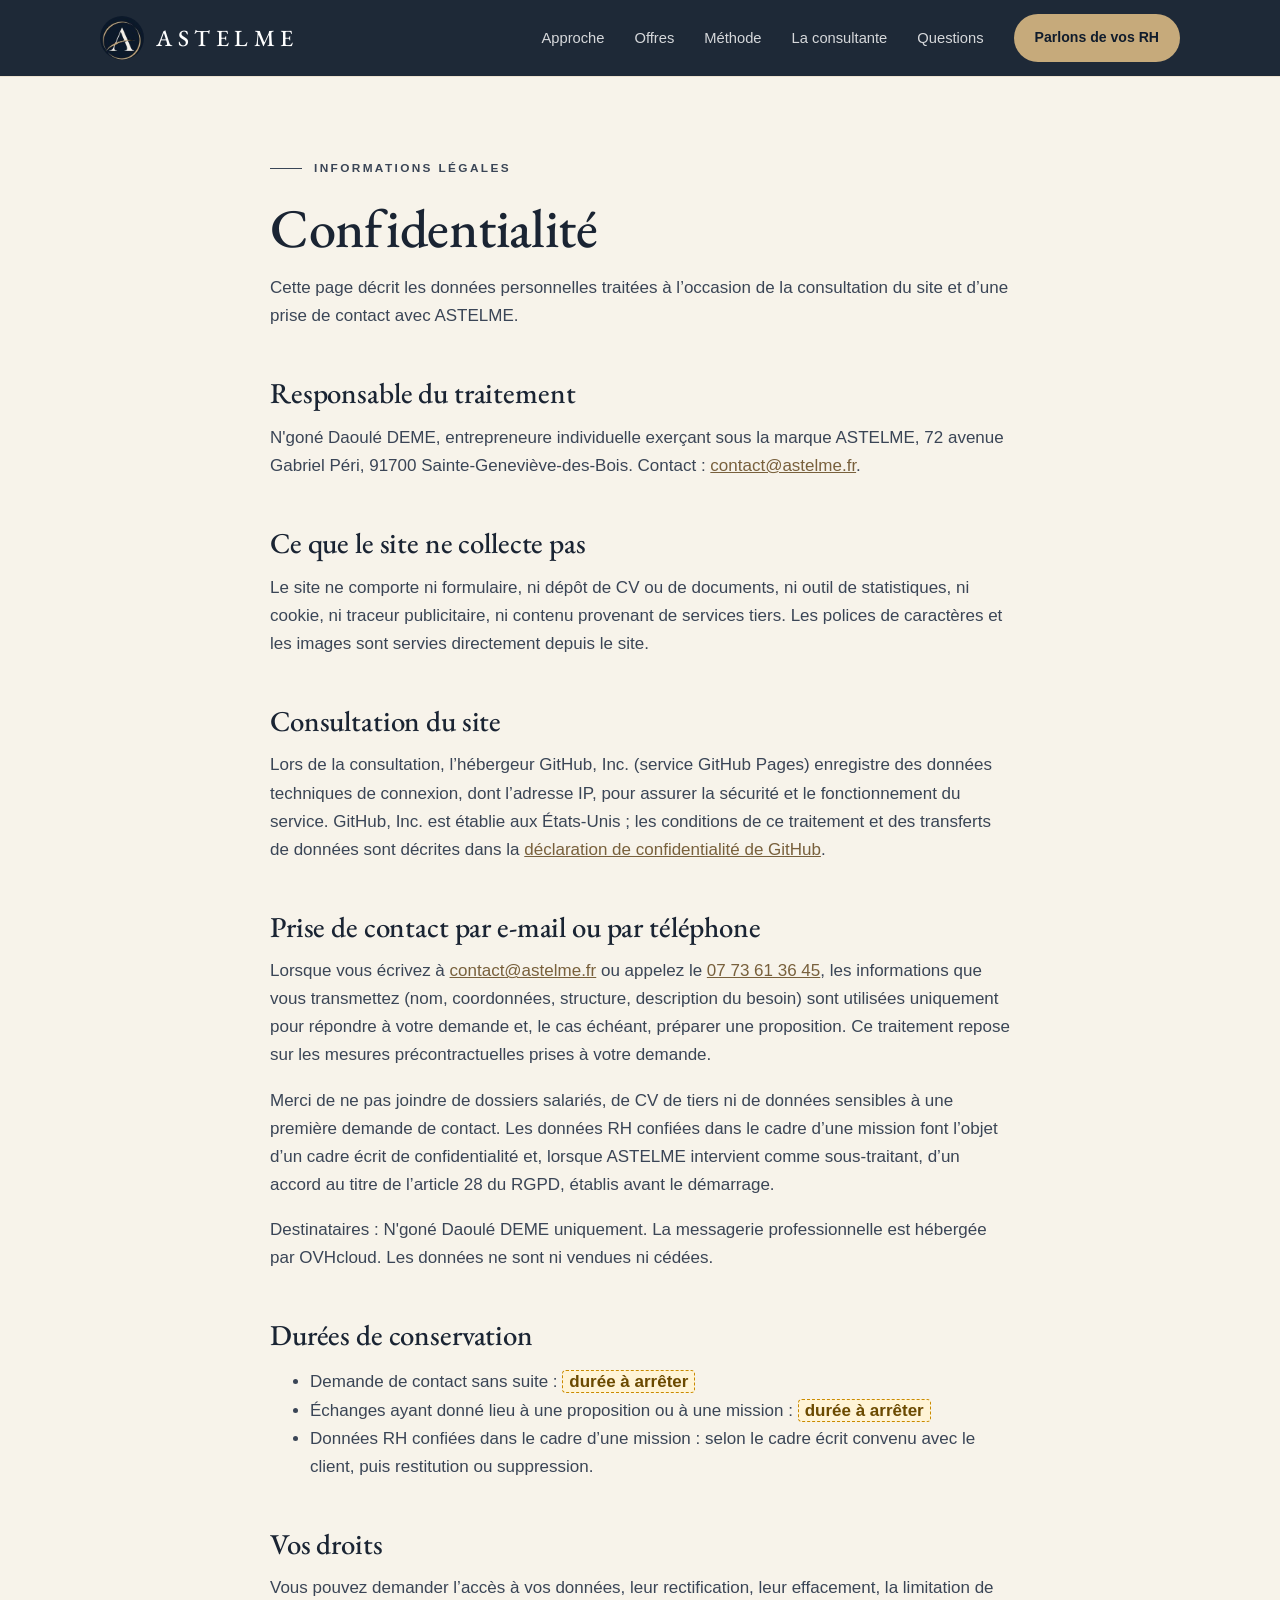
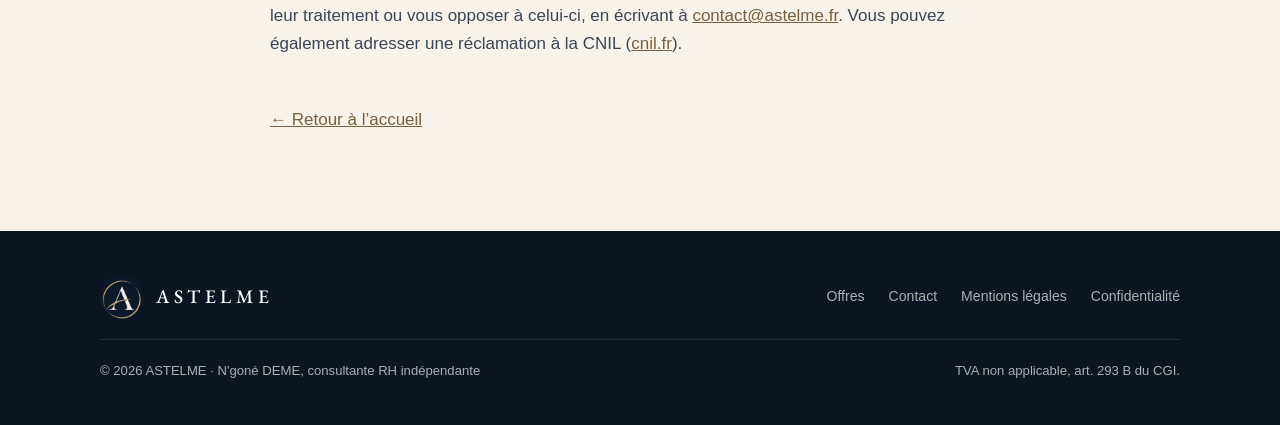
==== confidentialite.html @ 265c1f4e "Initial commit" ====
<!DOCTYPE html>
<html lang="fr">
<head>
  <meta charset="utf-8">
  <meta name="viewport" content="width=device-width, initial-scale=1">
  <title>Confidentialité · ASTELME</title>
  <meta name="description" content="Politique de confidentialité du site ASTELME : données traitées lors d’une prise de contact, destinataires et droits.">
  <!-- Retirer la ligne suivante une fois les durées de conservation arrêtées et la page validée -->
  <meta name="robots" content="noindex">
  <meta name="theme-color" content="#101c2c">
  <link rel="icon" href="assets/img/logo-astelme.jpg">
  <link rel="preload" href="assets/fonts/eb-garamond.woff2" as="font" type="font/woff2" crossorigin>
  <link rel="preload" href="assets/fonts/inter.woff2" as="font" type="font/woff2" crossorigin>
  <link rel="stylesheet" href="assets/css/style.css">
</head>
<body>
  <a class="skip" href="#contenu">Aller au contenu</a>

  <header class="header solid">
    <div class="wrap header-inner">
      <a class="brand" href="index.html" aria-label="ASTELME, retour à l’accueil">
        <span class="brand-mark" aria-hidden="true"></span>
        <span class="brand-name">ASTELME</span>
      </a>
      <button class="burger" type="button" aria-label="Ouvrir le menu" aria-expanded="false" aria-controls="nav">
        <span></span><span></span><span></span>
      </button>
      <nav class="nav" id="nav" aria-label="Navigation principale">
        <a href="index.html#approche">Approche</a>
        <a href="index.html#offres">Offres</a>
        <a href="index.html#methode">Méthode</a>
        <a href="index.html#consultante">La consultante</a>
        <a href="index.html#faq">Questions</a>
        <a class="btn btn-gold" href="index.html#contact">Parlons de vos RH</a>
      </nav>
    </div>
  </header>

  <main class="legal" id="contenu">
    <div class="wrap">
      <p class="eyebrow">Informations légales</p>
      <h1>Confidentialité</h1>
      <p>Cette page décrit les données personnelles traitées à l’occasion de la consultation du site et d’une prise de contact avec ASTELME.</p>

      <h2>Responsable du traitement</h2>
      <p>N'goné Daoulé DEME, entrepreneure individuelle exerçant sous la marque ASTELME, 72 avenue Gabriel Péri, 91700 Sainte-Geneviève-des-Bois. Contact : <a href="mailto:contact@astelme.fr">contact@astelme.fr</a>.</p>

      <h2>Ce que le site ne collecte pas</h2>
      <p>Le site ne comporte ni formulaire, ni dépôt de CV ou de documents, ni outil de statistiques, ni cookie, ni traceur publicitaire, ni contenu provenant de services tiers. Les polices de caractères et les images sont servies directement depuis le site.</p>

      <h2>Consultation du site</h2>
      <p>Lors de la consultation, l’hébergeur GitHub, Inc. (service GitHub Pages) enregistre des données techniques de connexion, dont l’adresse IP, pour assurer la sécurité et le fonctionnement du service. GitHub, Inc. est établie aux États-Unis ; les conditions de ce traitement et des transferts de données sont décrites dans la <a href="https://docs.github.com/fr/site-policy/privacy-policies/github-general-privacy-statement" rel="noopener">déclaration de confidentialité de GitHub</a>.</p>

      <h2>Prise de contact par e-mail ou par téléphone</h2>
      <p>Lorsque vous écrivez à <a href="mailto:contact@astelme.fr">contact@astelme.fr</a> ou appelez le <a href="tel:+33773613645">07 73 61 36 45</a>, les informations que vous transmettez (nom, coordonnées, structure, description du besoin) sont utilisées uniquement pour répondre à votre demande et, le cas échéant, préparer une proposition. Ce traitement repose sur les mesures précontractuelles prises à votre demande.</p>
      <p>Merci de ne pas joindre de dossiers salariés, de CV de tiers ni de données sensibles à une première demande de contact. Les données RH confiées dans le cadre d’une mission font l’objet d’un cadre écrit de confidentialité et, lorsque ASTELME intervient comme sous-traitant, d’un accord au titre de l’article 28 du RGPD, établis avant le démarrage.</p>
      <p>Destinataires : N'goné Daoulé DEME uniquement. La messagerie professionnelle est hébergée par OVHcloud. Les données ne sont ni vendues ni cédées.</p>

      <h2>Durées de conservation</h2>
      <ul>
        <li>Demande de contact sans suite : <span class="todo">durée à arrêter</span></li>
        <li>Échanges ayant donné lieu à une proposition ou à une mission : <span class="todo">durée à arrêter</span></li>
        <li>Données RH confiées dans le cadre d’une mission : selon le cadre écrit convenu avec le client, puis restitution ou suppression.</li>
      </ul>

      <h2>Vos droits</h2>
      <p>Vous pouvez demander l’accès à vos données, leur rectification, leur effacement, la limitation de leur traitement ou vous opposer à celui-ci, en écrivant à <a href="mailto:contact@astelme.fr">contact@astelme.fr</a>. Vous pouvez également adresser une réclamation à la CNIL (<a href="https://www.cnil.fr" rel="noopener">cnil.fr</a>).</p>

      <p style="margin-top:48px"><a href="index.html">← Retour à l’accueil</a></p>
    </div>
  </main>

  <footer class="footer">
    <div class="wrap footer-inner">
      <a class="brand" href="index.html">
        <span class="brand-mark" aria-hidden="true"></span>
        <span class="brand-name">ASTELME</span>
      </a>
      <nav aria-label="Liens de pied de page">
        <a href="index.html#offres">Offres</a>
        <a href="index.html#contact">Contact</a>
        <a href="mentions-legales.html">Mentions légales</a>
        <a href="confidentialite.html">Confidentialité</a>
      </nav>
      <div class="footer-legal">
        <span>© 2026 ASTELME · N'goné DEME, consultante RH indépendante</span>
        <span>TVA non applicable, art. 293 B du CGI.</span>
      </div>
    </div>
  </footer>

  <script src="assets/js/main.js" defer></script>
</body>
</html>
---- assets/css/style.css ----
/* ==========================================================================
   ASTELME : feuille de styles du site vitrine
   Couleurs et polices : modifier les variables ci-dessous.
   ========================================================================== */

@font-face {
  font-family: "EB Garamond";
  src: url("../fonts/eb-garamond.woff2") format("woff2");
  font-weight: 400 700;
  font-style: normal;
  font-display: swap;
}
@font-face {
  font-family: "EB Garamond";
  src: url("../fonts/eb-garamond-italic.woff2") format("woff2");
  font-weight: 400 700;
  font-style: italic;
  font-display: swap;
}
@font-face {
  font-family: "Inter";
  src: url("../fonts/inter.woff2") format("woff2");
  font-weight: 400 700;
  font-style: normal;
  font-display: swap;
}

:root {
  --navy: #101c2c;    /* Bleu nuit (charte) */
  --navy-2: #17263a;
  --navy-3: #1e324c;
  --gold: #c6aa7b;    /* Champagne (charte) */
  --gold-light: #d9c6a3;
  --gold-dark: #78603c; /* Champagne foncé (charte) */
  --cream: #f7f3ea;   /* Ivoire (charte) */
  --cream-2: #efe7da;
  --white: #ffffff;
  --ink: #1a2433;
  --muted: #5b6676;
  --line: #e4dccf;

  --serif: "EB Garamond", Georgia, serif;
  --sans: "Inter", Arial, sans-serif;

  --wrap: 1160px;
  --gutter: clamp(20px, 4vw, 40px);
  --section: clamp(64px, 8vw, 104px);
  --section-tight: clamp(40px, 5vw, 64px);
  --radius: 14px;
  --shadow: 0 18px 50px -24px rgba(16, 28, 44, 0.35);
}

*, *::before, *::after { box-sizing: border-box; }

html {
  scroll-behavior: smooth;
  scroll-padding-top: 88px;
  -webkit-text-size-adjust: 100%;
}

body {
  margin: 0;
  font-family: var(--sans);
  font-size: 17px;
  line-height: 1.65;
  color: var(--ink);
  background: var(--cream);
  -webkit-font-smoothing: antialiased;
}

img { max-width: 100%; display: block; }
a { color: inherit; }
p { margin: 0 0 1em; }
p:last-child { margin-bottom: 0; }

h1, h2, h3 {
  font-family: var(--serif);
  font-weight: 500;
  line-height: 1.1;
  margin: 0;
  letter-spacing: -0.005em;
  font-variant-numeric: lining-nums;
  text-wrap: balance;
}
h1 { font-size: clamp(2.6rem, 6.2vw, 4.9rem); }
h2 { font-size: clamp(2.1rem, 4.2vw, 3.3rem); }
h3 { font-size: clamp(1.5rem, 2.2vw, 1.85rem); line-height: 1.2; }

:focus-visible {
  outline: 2px solid var(--gold);
  outline-offset: 3px;
  border-radius: 4px;
}

.wrap {
  width: 100%;
  max-width: var(--wrap);
  margin: 0 auto;
  padding: 0 var(--gutter);
}

.skip {
  position: absolute;
  left: -9999px;
  top: 8px;
  background: var(--white);
  color: var(--navy);
  padding: 10px 16px;
  border-radius: 8px;
  z-index: 100;
}
.skip:focus { left: 8px; }

.eyebrow {
  display: inline-flex;
  align-items: center;
  gap: 12px;
  font-size: 0.74rem;
  font-weight: 600;
  letter-spacing: 0.2em;
  text-transform: uppercase;
  color: var(--gold-dark);
  margin-bottom: 20px;
}
.eyebrow::before {
  content: "";
  width: 32px;
  height: 1px;
  background: currentColor;
}
.on-dark .eyebrow { color: var(--gold); }

.lead {
  font-size: clamp(1.05rem, 1.5vw, 1.2rem);
  color: var(--muted);
  max-width: 62ch;
}
.on-dark .lead { color: rgba(255, 255, 255, 0.76); }

/* ---------- Boutons ---------- */

.btn {
  display: inline-flex;
  align-items: center;
  justify-content: center;
  gap: 10px;
  padding: 15px 26px;
  border-radius: 999px;
  border: 1px solid transparent;
  font-family: var(--sans);
  font-size: 0.95rem;
  font-weight: 600;
  text-decoration: none;
  cursor: pointer;
  transition: transform 0.2s ease, background 0.2s ease, color 0.2s ease, border-color 0.2s ease;
}
.btn:hover { transform: translateY(-2px); }
.btn .arrow { transition: transform 0.2s ease; }
.btn:hover .arrow { transform: translateX(4px); }

.btn-gold { background: var(--gold); color: var(--navy); }
.btn-gold:hover { background: var(--gold-light); }

.btn-navy { background: var(--navy); color: var(--white); }
.btn-navy:hover { background: var(--navy-3); }

.btn-ghost { border-color: rgba(255, 255, 255, 0.32); color: var(--white); }
.btn-ghost:hover { border-color: var(--gold); color: var(--gold-light); }

.btn-outline { border-color: var(--navy); color: var(--navy); }
.btn-outline:hover { background: var(--navy); color: var(--white); }

/* ---------- En-tête ---------- */

.header {
  position: fixed;
  inset: 0 0 auto 0;
  z-index: 50;
  transition: background 0.3s ease, box-shadow 0.3s ease;
}
.header.scrolled, .header.open, .header.solid {
  background: rgba(16, 28, 44, 0.94);
  backdrop-filter: blur(12px);
  -webkit-backdrop-filter: blur(12px);
  box-shadow: 0 1px 0 rgba(198, 170, 123, 0.22);
}
.header-inner {
  display: flex;
  align-items: center;
  justify-content: space-between;
  gap: 24px;
  height: 76px;
}

.brand {
  display: inline-flex;
  align-items: center;
  gap: 12px;
  text-decoration: none;
  color: var(--white);
}
.brand-mark {
  width: 44px;
  height: 44px;
  border-radius: 50%;
  background: url("../img/logo-astelme.jpg") 50% 15% / 165% auto no-repeat;
  flex: none;
}
.brand-name {
  font-family: var(--serif);
  font-size: 1.45rem;
  font-weight: 500;
  letter-spacing: 0.24em;
}

.nav { display: flex; align-items: center; gap: 30px; }
.nav a:not(.btn) {
  position: relative;
  color: rgba(255, 255, 255, 0.82);
  font-size: 0.92rem;
  font-weight: 500;
  text-decoration: none;
  padding: 6px 0;
  transition: color 0.2s ease;
}
.nav a:not(.btn)::after {
  content: "";
  position: absolute;
  left: 0;
  bottom: 0;
  width: 100%;
  height: 1px;
  background: var(--gold);
  transform: scaleX(0);
  transform-origin: left;
  transition: transform 0.25s ease;
}
.nav a:not(.btn):hover, .nav a.active { color: var(--white); }
.nav a:not(.btn):hover::after, .nav a.active::after { transform: scaleX(1); }
.nav .btn { padding: 11px 20px; font-size: 0.88rem; }

.burger {
  display: none;
  width: 44px;
  height: 44px;
  border: 0;
  background: none;
  cursor: pointer;
  padding: 10px;
}
.burger span {
  display: block;
  height: 2px;
  background: var(--white);
  margin: 6px 0;
  border-radius: 2px;
  transition: transform 0.25s ease, opacity 0.2s ease;
}
.header.open .burger span:nth-child(1) { transform: translateY(8px) rotate(45deg); }
.header.open .burger span:nth-child(2) { opacity: 0; }
.header.open .burger span:nth-child(3) { transform: translateY(-8px) rotate(-45deg); }

/* ---------- Accueil / premier écran ---------- */

.hero {
  position: relative;
  overflow: hidden;
  background: radial-gradient(120% 90% at 85% 10%, var(--navy-3) 0%, var(--navy) 55%);
  color: var(--white);
  padding: clamp(150px, 20vw, 220px) 0 clamp(80px, 11vw, 130px);
}
.hero-arcs {
  position: absolute;
  right: -180px;
  top: 50%;
  width: min(820px, 90vw);
  transform: translateY(-50%);
  opacity: 0.9;
  pointer-events: none;
}
.hero-content { position: relative; max-width: 860px; }
.hero h1 em {
  font-style: italic;
  color: var(--gold);
}
.hero .lead { margin-top: 28px; }
.hero-cta { display: flex; flex-wrap: wrap; gap: 14px; margin-top: 40px; }
.hero-tags {
  display: flex;
  flex-wrap: wrap;
  gap: 10px 28px;
  margin: 64px 0 0;
  padding: 26px 0 0;
  list-style: none;
  border-top: 1px solid rgba(198, 170, 123, 0.3);
  font-size: 0.9rem;
  color: rgba(255, 255, 255, 0.72);
}
.hero-tags li { display: flex; align-items: center; gap: 10px; }
.hero-tags li::before {
  content: "";
  width: 6px;
  height: 6px;
  border-radius: 50%;
  background: var(--gold);
}

/* ---------- Sections ---------- */

.section { padding: var(--section) 0; }
.section-white { background: var(--white); }
.section-dark { background: var(--navy); color: var(--white); }
.section-head { max-width: 760px; margin-bottom: clamp(40px, 6vw, 64px); }
.section-head .lead { margin-top: 20px; }

/* Repères */
.pillars {
  display: grid;
  grid-template-columns: repeat(4, 1fr);
  gap: 1px;
  background: var(--line);
  border: 1px solid var(--line);
  border-radius: var(--radius);
  overflow: hidden;
}
.pillar { background: var(--white); padding: 32px 28px; }
.pillar svg { width: 30px; height: 30px; color: var(--gold-dark); margin-bottom: 18px; }
.pillar h3 { font-size: 1.4rem; margin-bottom: 8px; }
.pillar p { font-size: 0.95rem; color: var(--muted); }

/* Présentation */
.split {
  display: grid;
  grid-template-columns: 1fr 1.15fr;
  gap: clamp(36px, 6vw, 88px);
  align-items: start;
}
.split .sticky { position: sticky; top: 110px; }
.prose p { color: #3a4556; }
.prose strong { color: var(--ink); font-weight: 600; }

.publics {
  display: grid;
  grid-template-columns: 1fr 1fr;
  gap: 24px;
  margin-top: clamp(48px, 7vw, 80px);
}
.public {
  position: relative;
  border: 1px solid var(--line);
  border-radius: var(--radius);
  padding: 36px 32px;
  background: var(--cream);
}
.public .tag {
  display: inline-block;
  font-size: 0.72rem;
  font-weight: 600;
  letter-spacing: 0.14em;
  text-transform: uppercase;
  color: var(--gold-dark);
  border: 1px solid var(--gold);
  border-radius: 999px;
  padding: 5px 12px;
  margin-bottom: 18px;
}
.public h3 { margin-bottom: 12px; }
.public p { color: var(--muted); font-size: 0.98rem; }

/* Offres */
.offers { display: grid; gap: 28px; }
.offer {
  display: grid;
  grid-template-columns: 1.25fr 0.75fr;
  background: var(--white);
  border: 1px solid var(--line);
  border-radius: 20px;
  overflow: hidden;
  box-shadow: var(--shadow);
}
.offer-body { padding: clamp(28px, 4vw, 52px); }
.offer-num {
  font-family: var(--serif);
  font-size: 1rem;
  font-style: italic;
  color: var(--gold-dark);
  margin-bottom: 10px;
}
.offer-kicker {
  font-size: 0.74rem;
  font-weight: 600;
  letter-spacing: 0.16em;
  text-transform: uppercase;
  color: var(--gold-dark);
  margin: 10px 0 18px;
}
.offer-body > p { color: #3a4556; }
.features {
  display: grid;
  grid-template-columns: repeat(3, 1fr);
  gap: 22px;
  margin: 28px 0 0;
  padding: 28px 0 0;
  border-top: 1px solid var(--line);
}
.features h4 {
  font-family: var(--sans);
  font-size: 0.95rem;
  font-weight: 600;
  margin: 0 0 6px;
}
.features p { font-size: 0.9rem; color: var(--muted); line-height: 1.55; }

.checks { list-style: none; margin: 24px 0 0; padding: 0; display: grid; gap: 10px; }
.checks.two { grid-template-columns: 1fr 1fr; }
.checks li {
  position: relative;
  padding-left: 28px;
  font-size: 0.96rem;
  color: #3a4556;
}
.checks li::before {
  content: "";
  position: absolute;
  left: 2px;
  top: 0.45em;
  width: 13px;
  height: 7px;
  border-left: 2px solid var(--gold-dark);
  border-bottom: 2px solid var(--gold-dark);
  transform: rotate(-45deg);
}

.offer-price {
  background: var(--navy);
  color: var(--white);
  padding: clamp(28px, 4vw, 48px);
  display: flex;
  flex-direction: column;
  gap: 16px;
  position: relative;
  overflow: hidden;
}
.offer-price::after {
  content: "";
  position: absolute;
  right: -90px;
  bottom: -90px;
  width: 240px;
  height: 240px;
  border: 1px solid rgba(198, 170, 123, 0.35);
  border-radius: 50%;
}
.price-prefix {
  font-size: 0.78rem;
  letter-spacing: 0.16em;
  text-transform: uppercase;
  color: var(--gold);
  min-height: 1.3em;
}
.price {
  font-variant-numeric: lining-nums;
  font-family: var(--serif);
  font-size: clamp(2.6rem, 4.4vw, 3.5rem);
  line-height: 1;
  white-space: nowrap;
}
.price small {
  font-family: var(--sans);
  font-size: 0.95rem;
  color: rgba(255, 255, 255, 0.7);
  margin-left: 4px;
}
.offer-price p { font-size: 0.93rem; color: rgba(255, 255, 255, 0.76); line-height: 1.55; }
.offer-price .btn { margin-top: auto; align-self: flex-start; position: relative; z-index: 1; }

.conditions {
  margin-top: 28px;
  border: 1px solid var(--line);
  border-radius: 12px;
  overflow: hidden;
}
.conditions > summary {
  cursor: pointer;
  list-style: none;
  padding: 16px 20px;
  font-weight: 600;
  font-size: 0.95rem;
  display: flex;
  justify-content: space-between;
  align-items: center;
  gap: 16px;
  background: var(--cream);
}
.conditions > summary::-webkit-details-marker { display: none; }
.conditions > summary::after {
  content: "+";
  font-family: var(--serif);
  font-size: 1.5rem;
  line-height: 1;
  color: var(--gold-dark);
  transition: transform 0.2s ease;
}
.conditions[open] > summary::after { transform: rotate(45deg); }
.conditions dl { margin: 0; padding: 4px 20px 8px; }
.conditions dl > div {
  display: grid;
  grid-template-columns: 200px 1fr;
  gap: 16px;
  padding: 12px 0;
  border-top: 1px solid var(--line);
  font-size: 0.93rem;
}
.conditions dt { font-weight: 600; }
.conditions dd { margin: 0; color: var(--muted); }

.note {
  margin-top: 20px;
  font-size: 0.88rem;
  color: var(--muted);
  padding-left: 16px;
  border-left: 2px solid var(--gold);
}
.note strong { color: var(--ink); }

.tva {
  margin-top: 28px;
  font-size: 0.85rem;
  color: var(--muted);
  text-align: center;
}

/* Méthode */
.steps {
  display: grid;
  grid-template-columns: repeat(3, 1fr);
  gap: 0;
  counter-reset: step;
  border-top: 1px solid rgba(198, 170, 123, 0.35);
}
.step {
  padding: 40px 36px 8px 0;
  position: relative;
}
.step + .step { padding-left: 36px; border-left: 1px solid rgba(198, 170, 123, 0.2); }
.step::before {
  content: "";
  position: absolute;
  top: -5px;
  left: 0;
  width: 9px;
  height: 9px;
  border-radius: 50%;
  background: var(--gold);
}
.step + .step::before { left: 36px; }
.step-num {
  font-variant-numeric: lining-nums;
  font-family: var(--serif);
  font-size: 3.6rem;
  line-height: 1;
  color: var(--gold);
  font-style: italic;
}
.step h3 { margin: 14px 0 12px; font-size: 2rem; }
.step p { color: rgba(255, 255, 255, 0.74); font-size: 0.98rem; }

/* Consultante */
.portrait {
  position: relative;
  max-width: 420px;
  border-radius: 20px;
  background: radial-gradient(120% 100% at 85% 0%, var(--navy-3), var(--navy) 65%);
  color: var(--white);
  padding: clamp(36px, 4vw, 48px);
  overflow: hidden;
  box-shadow: var(--shadow);
}
.portrait::before, .portrait::after {
  content: "";
  position: absolute;
  border-radius: 50%;
  border: 1px solid rgba(198, 170, 123, 0.35);
  pointer-events: none;
}
.portrait::before { width: 240px; height: 240px; right: -150px; top: -150px; }
.portrait::after { width: 360px; height: 360px; right: -220px; top: -220px; opacity: 0.5; }
.portrait > * { position: relative; }
.portrait .name {
  font-family: var(--serif);
  font-size: clamp(2.2rem, 3.4vw, 2.7rem);
  line-height: 1.05;
}
.portrait .role {
  margin-top: 14px;
  color: var(--gold);
  font-size: 0.8rem;
  font-weight: 600;
  letter-spacing: 0.12em;
  text-transform: uppercase;
  line-height: 1.8;
}
.portrait .fact {
  margin-top: 36px;
  padding-top: 32px;
  border-top: 1px solid rgba(198, 170, 123, 0.35);
}
.portrait .fact strong {
  display: block;
  font-family: var(--serif);
  font-size: clamp(3.6rem, 5vw, 4.4rem);
  font-weight: 400;
  line-height: 0.9;
  color: var(--white);
  font-variant-numeric: lining-nums;
}
.portrait .fact span {
  display: block;
  margin-top: 14px;
  max-width: 28ch;
  font-size: 0.95rem;
  line-height: 1.55;
  color: rgba(255, 255, 255, 0.74);
}

.parcours {
  list-style: none;
  margin: 32px 0 0;
  padding: 28px 0 0;
  border-top: 1px solid var(--line);
  display: grid;
  gap: 16px;
}
.parcours li { display: grid; grid-template-columns: 28px 1fr; gap: 12px; font-size: 0.96rem; }
.parcours svg { width: 22px; height: 22px; color: var(--gold-dark); margin-top: 3px; }
.parcours span { color: var(--muted); display: block; font-size: 0.9rem; }

/* Confidentialité */
.section-tight { padding: var(--section-tight) 0; }
.privacy {
  display: grid;
  grid-template-columns: auto 1fr;
  gap: 24px;
  align-items: start;
  background: var(--white);
  border: 1px solid var(--line);
  border-radius: var(--radius);
  padding: clamp(24px, 3vw, 36px);
}
.privacy-icon {
  display: grid;
  place-items: center;
  width: 52px;
  height: 52px;
  border-radius: 50%;
  background: var(--cream);
  border: 1px solid rgba(198, 170, 123, 0.5);
}
.privacy svg { width: 26px; height: 26px; color: var(--gold-dark); }
.privacy h2 { font-size: clamp(1.6rem, 2.6vw, 2rem); margin: 6px 0 10px; }
.privacy p { color: #3a4556; max-width: 82ch; }

/* FAQ */
.faq { max-width: 860px; }
.faq details { border-bottom: 1px solid var(--line); }
.faq details:first-of-type { border-top: 1px solid var(--line); }
.faq summary {
  cursor: pointer;
  list-style: none;
  display: flex;
  justify-content: space-between;
  align-items: center;
  gap: 24px;
  padding: 24px 0;
  font-family: var(--serif);
  font-size: clamp(1.3rem, 2vw, 1.6rem);
  line-height: 1.25;
}
.faq summary::-webkit-details-marker { display: none; }
.faq summary::after {
  content: "";
  flex: none;
  width: 36px;
  height: 36px;
  border-radius: 50%;
  border: 1px solid var(--gold);
  background:
    linear-gradient(var(--gold-dark), var(--gold-dark)) center / 12px 1.5px no-repeat,
    linear-gradient(var(--gold-dark), var(--gold-dark)) center / 1.5px 12px no-repeat;
  transition: transform 0.25s ease;
}
.faq details[open] summary::after { transform: rotate(45deg); }
.faq details p { padding: 0 60px 26px 0; color: #3a4556; }

/* Contact */
.contact {
  position: relative;
  overflow: hidden;
  background: radial-gradient(110% 120% at 10% 100%, var(--navy-3) 0%, var(--navy) 60%);
  color: var(--white);
}
.contact-grid {
  display: grid;
  grid-template-columns: 1.1fr 0.9fr;
  gap: clamp(36px, 6vw, 80px);
  align-items: center;
}
.contact h2 em { font-style: italic; color: var(--gold); }
.contact-card {
  background: rgba(255, 255, 255, 0.05);
  border: 1px solid rgba(198, 170, 123, 0.35);
  border-radius: 20px;
  padding: clamp(28px, 4vw, 44px);
}
.contact-card .who { font-family: var(--serif); font-size: 1.7rem; line-height: 1.15; }
.contact-card .role { color: var(--gold-light); font-size: 0.92rem; margin-top: 4px; }
.contact-list { list-style: none; margin: 26px 0 0; padding: 0; display: grid; gap: 4px; }
.contact-list a, .contact-list .static {
  display: grid;
  grid-template-columns: 24px 1fr;
  gap: 14px;
  align-items: center;
  padding: 14px 0;
  border-top: 1px solid rgba(255, 255, 255, 0.12);
  text-decoration: none;
  font-size: 1.05rem;
  transition: color 0.2s ease;
}
.contact-list a:hover { color: var(--gold-light); }
.contact-list svg { width: 22px; height: 22px; color: var(--gold); }
.contact-list .static { color: rgba(255, 255, 255, 0.76); font-size: 0.96rem; }
.contact-note { margin-top: 20px; font-size: 0.84rem; color: rgba(255, 255, 255, 0.6); }

/* Pied de page */
.footer {
  background: #0c1622;
  color: rgba(255, 255, 255, 0.66);
  padding: 44px 0;
  font-size: 0.88rem;
}
.footer-inner {
  display: flex;
  flex-wrap: wrap;
  justify-content: space-between;
  align-items: center;
  gap: 20px 40px;
}
.footer .brand-name { font-size: 1.2rem; }
.footer nav { display: flex; flex-wrap: wrap; gap: 8px 24px; }
.footer a { text-decoration: none; }
.footer a:hover { color: var(--gold-light); }
.footer-legal {
  width: 100%;
  padding-top: 20px;
  border-top: 1px solid rgba(255, 255, 255, 0.1);
  display: flex;
  flex-wrap: wrap;
  justify-content: space-between;
  gap: 8px 24px;
  font-size: 0.82rem;
}

/* Page mentions légales */
.legal { padding: 150px 0 96px; }
.legal .wrap { max-width: 820px; }
.legal h1 { font-size: clamp(2.3rem, 5vw, 3.4rem); margin-bottom: 16px; }
.legal h2 { font-size: 1.8rem; margin: 48px 0 14px; }
.legal p, .legal li { color: #3a4556; }
.legal a { color: var(--gold-dark); }
.todo {
  background: #fff4d6;
  border: 1px dashed #c98a00;
  border-radius: 4px;
  padding: 1px 6px;
  font-weight: 600;
  color: #6b4a00;
}

/* ---------- Apparition au défilement ---------- */

.js .reveal {
  opacity: 0;
  transform: translateY(22px);
  transition: opacity 0.7s ease, transform 0.7s ease;
  transition-delay: var(--d, 0s);
}
.js .reveal.in { opacity: 1; transform: none; }

@media (prefers-reduced-motion: reduce) {
  html { scroll-behavior: auto; }
  .js .reveal { opacity: 1; transform: none; transition: none; }
  .btn, .btn .arrow { transition: none; }
}

/* ---------- Adaptation aux écrans ---------- */

@media (max-width: 1020px) {
  .pillars { grid-template-columns: 1fr 1fr; }
  .offer { grid-template-columns: 1fr; }
  .offer-price .btn { margin-top: 8px; }
  .split, .contact-grid { grid-template-columns: 1fr; }
  .split .sticky { position: static; }
}

@media (max-width: 900px) {
  .burger { display: block; }
  .nav {
    position: absolute;
    top: 76px;
    left: 0;
    right: 0;
    flex-direction: column;
    align-items: stretch;
    gap: 0;
    padding: 8px var(--gutter) 28px;
    background: rgba(16, 28, 44, 0.98);
    display: none;
  }
  .header.open .nav { display: flex; }
  .nav a:not(.btn) {
    padding: 16px 0;
    font-size: 1.05rem;
    border-bottom: 1px solid rgba(255, 255, 255, 0.1);
  }
  .nav a:not(.btn)::after { display: none; }
  .nav .btn { margin-top: 20px; padding: 15px 24px; font-size: 0.95rem; }
  .steps { grid-template-columns: 1fr; border-top: 0; }
  .step, .step + .step {
    padding: 28px 0 28px 28px;
    border-left: 1px solid rgba(198, 170, 123, 0.35);
  }
  .step::before, .step + .step::before { top: 46px; left: -5px; }
  .hero-arcs { opacity: 0.45; }
}

@media (max-width: 700px) {
  body { font-size: 16px; }
  .pillars, .publics, .features, .checks.two { grid-template-columns: 1fr; }
  .privacy { grid-template-columns: 1fr; }
  .conditions dl > div { grid-template-columns: 1fr; gap: 2px; }
  .faq details p { padding-right: 0; }
  .hero-cta .btn { width: 100%; }
  .brand-name { font-size: 1.2rem; }
  .footer-inner { flex-direction: column; align-items: flex-start; }
}

/* ==========================================================================
   Propositions design (branche propositions-design)
   ========================================================================== */

/* 1. Offres et prix dès le premier écran */
.hero-grid {
  display: grid;
  grid-template-columns: minmax(0, 1.3fr) minmax(0, 0.7fr);
  gap: clamp(40px, 5vw, 72px);
  align-items: center;
}
.hero-grid .hero-content { max-width: none; }
.hero h1 { font-size: clamp(2.6rem, 4.8vw, 4rem); }

.hero-card {
  position: relative;
  background: rgba(16, 28, 44, 0.55);
  border: 1px solid rgba(198, 170, 123, 0.35);
  border-radius: 20px;
  padding: 28px 28px 22px;
  backdrop-filter: blur(10px);
  -webkit-backdrop-filter: blur(10px);
  box-shadow: 0 30px 60px -30px rgba(0, 0, 0, 0.6);
}
.hero-card-title {
  font-size: 0.74rem;
  font-weight: 600;
  letter-spacing: 0.2em;
  text-transform: uppercase;
  color: var(--gold);
  margin-bottom: 8px;
}
.hero-offer {
  display: flex;
  justify-content: space-between;
  align-items: flex-end;
  gap: 16px;
  padding: 18px 0;
  border-bottom: 1px solid rgba(255, 255, 255, 0.12);
  text-decoration: none;
  color: var(--white);
  transition: color 0.2s ease;
}
.hero-offer:hover .ho-name { color: var(--gold-light); }
.ho-name {
  font-family: var(--serif);
  font-size: 1.3rem;
  line-height: 1.2;
  transition: color 0.2s ease;
}
.ho-name small, .ho-price small {
  display: block;
  font-family: var(--sans);
  font-size: 0.78rem;
  color: rgba(255, 255, 255, 0.62);
  margin-top: 4px;
}
.ho-price {
  font-family: var(--serif);
  font-size: 1.75rem;
  line-height: 1;
  text-align: right;
  white-space: nowrap;
  font-variant-numeric: lining-nums;
}
.ho-price small.from { margin: 0 0 4px; }
.hero-card-link {
  display: inline-flex;
  gap: 8px;
  margin-top: 18px;
  font-size: 0.9rem;
  font-weight: 600;
  color: var(--gold);
  text-decoration: none;
}
.hero-card-link:hover { color: var(--gold-light); }
.hero-card-link .arrow { transition: transform 0.2s ease; }
.hero-card-link:hover .arrow { transform: translateX(4px); }

/* 3. FAQ sur deux colonnes */
.faq-layout {
  display: grid;
  grid-template-columns: minmax(0, 0.8fr) minmax(0, 1.2fr);
  gap: clamp(36px, 6vw, 88px);
  align-items: start;
}
.faq-layout .section-head { margin-bottom: 0; }
.faq-layout .sticky { position: sticky; top: 110px; }
.faq-layout .faq { max-width: none; }
.faq-layout .lead { font-size: 1rem; }
.faq-layout .lead a { color: var(--gold-dark); white-space: nowrap; }

/* 2. Barre de contact fixe sur mobile */
.mobile-bar { display: none; }

@media (max-width: 1020px) {
  .hero-grid { grid-template-columns: 1fr; }
  .hero-card { max-width: 560px; }
  .faq-layout { grid-template-columns: 1fr; }
  .faq-layout .sticky { position: static; }
}

@media (max-width: 700px) {
  .mobile-bar {
    display: grid;
    grid-template-columns: 1fr 1fr;
    gap: 10px;
    position: fixed;
    left: 0;
    right: 0;
    bottom: 0;
    z-index: 40;
    padding: 10px 16px calc(10px + env(safe-area-inset-bottom));
    background: rgba(16, 28, 44, 0.96);
    border-top: 1px solid rgba(198, 170, 123, 0.3);
    backdrop-filter: blur(12px);
    -webkit-backdrop-filter: blur(12px);
    transform: translateY(110%);
    transition: transform 0.3s ease;
  }
  .mobile-bar.show { transform: none; }
  .mobile-bar a {
    display: flex;
    align-items: center;
    justify-content: center;
    gap: 8px;
    padding: 13px 10px;
    border-radius: 999px;
    border: 1px solid rgba(255, 255, 255, 0.3);
    color: var(--white);
    font-size: 0.95rem;
    font-weight: 600;
    text-decoration: none;
  }
  .mobile-bar a.primary { background: var(--gold); border-color: var(--gold); color: var(--navy); }
  .mobile-bar svg { width: 18px; height: 18px; }
  .hero-card { padding: 22px 20px 18px; }
  .ho-name { font-size: 1.15rem; }
  .ho-price { font-size: 1.5rem; }
}

@media (prefers-reduced-motion: reduce) {
  .mobile-bar { transition: none; }
}

/* 4. Repères : panneau qui chevauche le bas du premier écran */
:root { --overlap: clamp(56px, 7vw, 88px); }
.hero { padding-bottom: calc(clamp(64px, 8vw, 104px) + var(--overlap)); }
.pillars-band {
  position: relative;
  z-index: 2;
  margin-top: calc(-1 * var(--overlap));
  background: linear-gradient(to bottom, transparent var(--overlap), var(--white) var(--overlap));
}
.pillars-panel {
  list-style: none;
  margin: 0;
  padding: 0;
  display: grid;
  grid-template-columns: repeat(4, 1fr);
  background: var(--white);
  border-radius: 18px;
  box-shadow: 0 24px 60px -28px rgba(16, 28, 44, 0.45), 0 0 0 1px rgba(16, 28, 44, 0.04);
  overflow: hidden;
}
.pillars-panel li {
  position: relative;
  padding: clamp(26px, 2.6vw, 36px) clamp(22px, 2.2vw, 32px);
}
.pillars-panel li + li { border-left: 1px solid var(--line); }
.pillars-panel li::before {
  content: "";
  position: absolute;
  left: 0;
  right: 0;
  top: 0;
  height: 2px;
  background: var(--gold);
  transform: scaleX(0);
  transform-origin: left;
  transition: transform 0.35s ease;
}
.pillars-panel li:hover::before { transform: scaleX(1); }
.pillar-num {
  display: block;
  font-family: var(--serif);
  font-style: italic;
  font-size: 1.05rem;
  color: var(--gold-dark);
  font-variant-numeric: lining-nums;
  margin-bottom: 14px;
}
.pillars-panel h3 { font-size: 1.4rem; margin-bottom: 8px; }
.pillars-panel p { font-size: 0.93rem; color: var(--muted); line-height: 1.55; }

/* La section suivante est blanche : on réduit l'écart avec le panneau */
.pillars-band + .section { padding-top: clamp(56px, 7vw, 88px); }

@media (max-width: 1020px) {
  .pillars-panel { grid-template-columns: 1fr 1fr; }
  .pillars-panel li:nth-child(3) { border-left: 0; }
  .pillars-panel li:nth-child(n + 3) { border-top: 1px solid var(--line); }
}
@media (max-width: 520px) {
  .pillars-panel li { padding: 22px 18px; }
  .pillars-panel h3 { font-size: 1.2rem; }
  .pillars-panel p { font-size: 0.88rem; }
}
@media (prefers-reduced-motion: reduce) {
  .pillars-panel li::before { transition: none; }
}

/* 5. Contact : les liens e-mail et téléphone deviennent les actions principales */
.contact-list a { grid-template-columns: 24px 1fr auto; font-size: 1.15rem; }
.contact-list a::after {
  content: "→";
  color: var(--gold);
  transition: transform 0.2s ease;
}
.contact-list a:hover::after { transform: translateX(4px); }
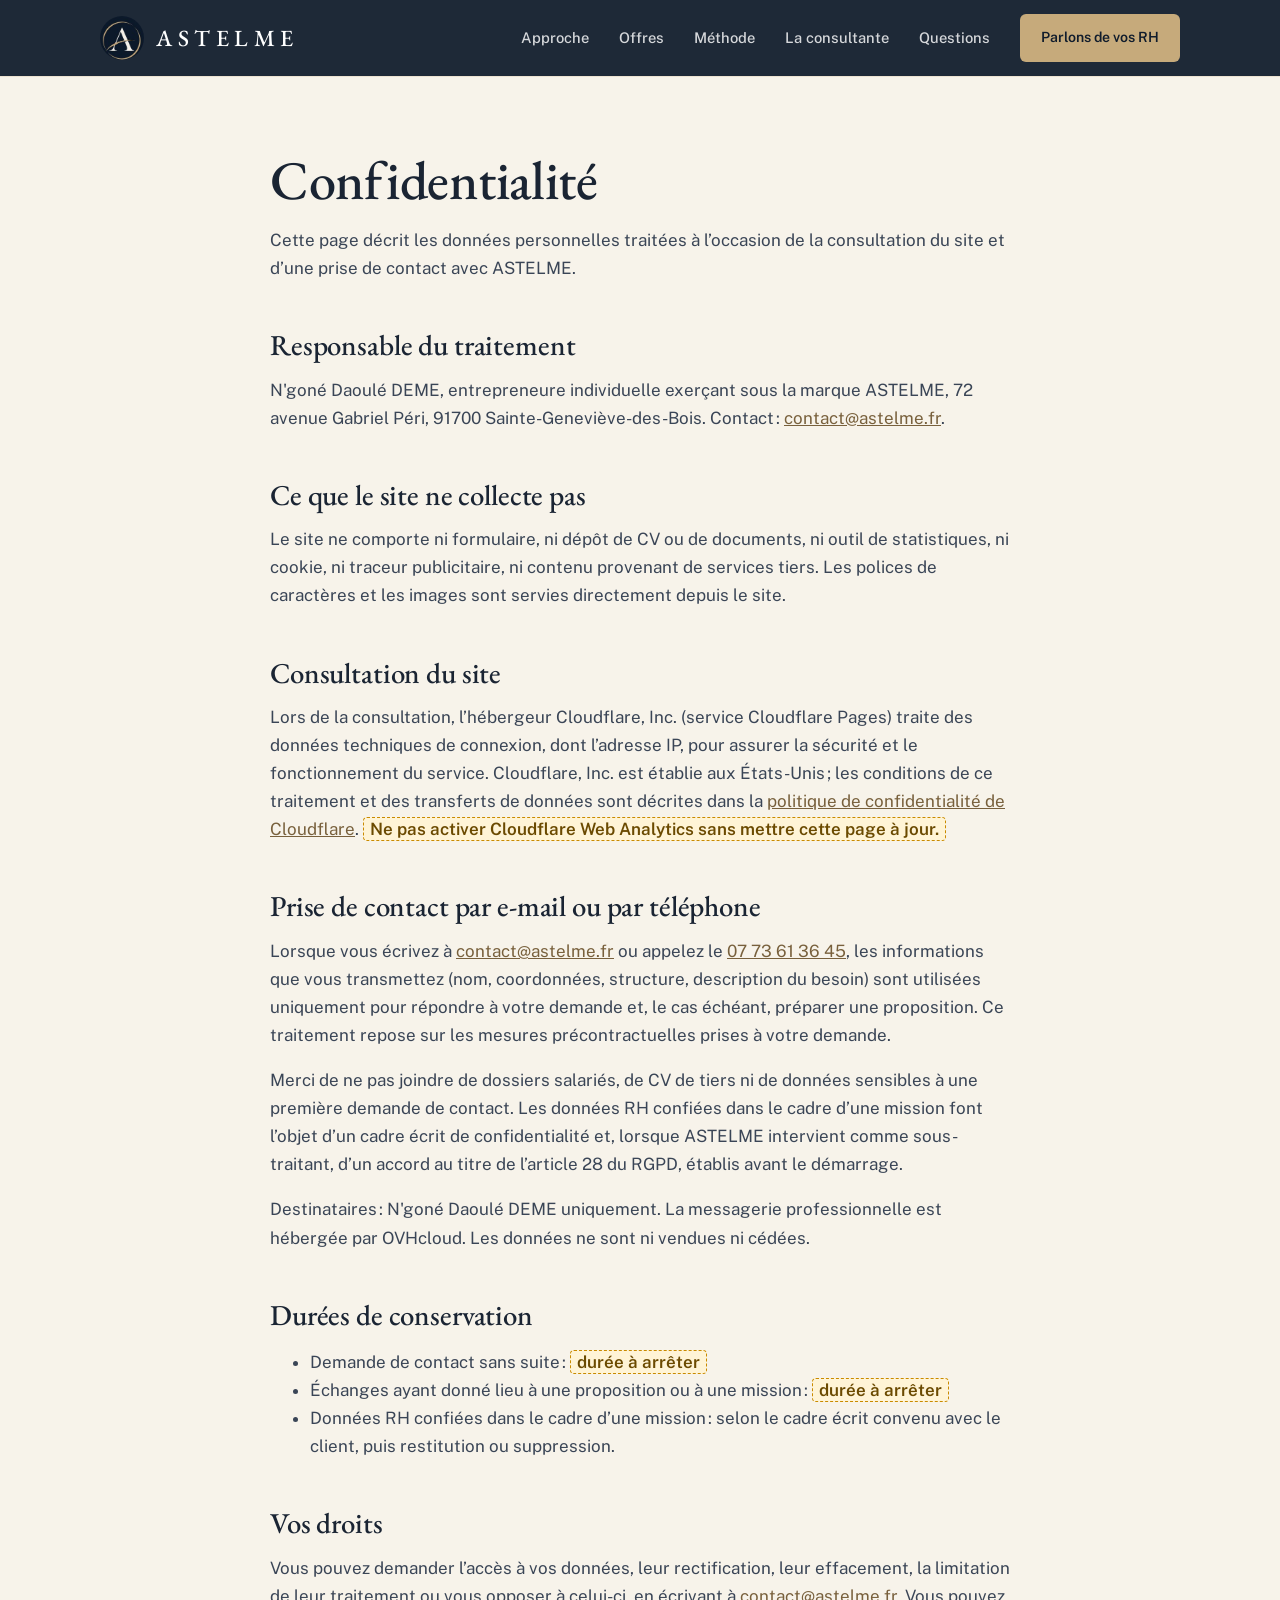
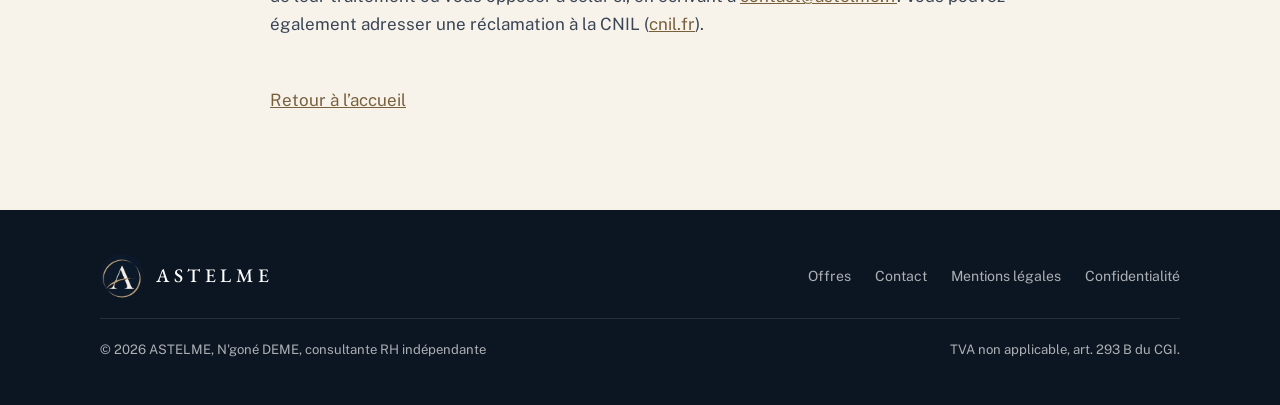
==== commit e5660596: "Appliquer les règles du skill frontend-design et préparer Cloudflare Pages - Retire les sur-titres e" ====
--- a/confidentialite.html
+++ b/confidentialite.html
@@ -3,14 +3,14 @@
 <head>
   <meta charset="utf-8">
   <meta name="viewport" content="width=device-width, initial-scale=1">
-  <title>Confidentialité · ASTELME</title>
+  <title>Confidentialité, ASTELME</title>
   <meta name="description" content="Politique de confidentialité du site ASTELME : données traitées lors d’une prise de contact, destinataires et droits.">
   <!-- Retirer la ligne suivante une fois les durées de conservation arrêtées et la page validée -->
   <meta name="robots" content="noindex">
   <meta name="theme-color" content="#101c2c">
   <link rel="icon" href="assets/img/logo-astelme.jpg">
   <link rel="preload" href="assets/fonts/eb-garamond.woff2" as="font" type="font/woff2" crossorigin>
-  <link rel="preload" href="assets/fonts/inter.woff2" as="font" type="font/woff2" crossorigin>
+  <link rel="preload" href="assets/fonts/public-sans.woff2" as="font" type="font/woff2" crossorigin>
   <link rel="stylesheet" href="assets/css/style.css">
 </head>
 <body>
@@ -38,35 +38,34 @@
 
   <main class="legal" id="contenu">
     <div class="wrap">
-      <p class="eyebrow">Informations légales</p>
       <h1>Confidentialité</h1>
       <p>Cette page décrit les données personnelles traitées à l’occasion de la consultation du site et d’une prise de contact avec ASTELME.</p>
 
       <h2>Responsable du traitement</h2>
-      <p>N'goné Daoulé DEME, entrepreneure individuelle exerçant sous la marque ASTELME, 72 avenue Gabriel Péri, 91700 Sainte-Geneviève-des-Bois. Contact : <a href="mailto:contact@astelme.fr">contact@astelme.fr</a>.</p>
+      <p>N'goné Daoulé DEME, entrepreneure individuelle exerçant sous la marque ASTELME, 72 avenue Gabriel Péri, 91700 Sainte-Geneviève-des-Bois. Contact : <a href="mailto:contact@astelme.fr">contact@astelme.fr</a>.</p>
 
       <h2>Ce que le site ne collecte pas</h2>
       <p>Le site ne comporte ni formulaire, ni dépôt de CV ou de documents, ni outil de statistiques, ni cookie, ni traceur publicitaire, ni contenu provenant de services tiers. Les polices de caractères et les images sont servies directement depuis le site.</p>
 
       <h2>Consultation du site</h2>
-      <p>Lors de la consultation, l’hébergeur GitHub, Inc. (service GitHub Pages) enregistre des données techniques de connexion, dont l’adresse IP, pour assurer la sécurité et le fonctionnement du service. GitHub, Inc. est établie aux États-Unis ; les conditions de ce traitement et des transferts de données sont décrites dans la <a href="https://docs.github.com/fr/site-policy/privacy-policies/github-general-privacy-statement" rel="noopener">déclaration de confidentialité de GitHub</a>.</p>
+      <p>Lors de la consultation, l’hébergeur Cloudflare, Inc. (service Cloudflare Pages) traite des données techniques de connexion, dont l’adresse IP, pour assurer la sécurité et le fonctionnement du service. Cloudflare, Inc. est établie aux États-Unis ; les conditions de ce traitement et des transferts de données sont décrites dans la <a href="https://www.cloudflare.com/fr-fr/privacypolicy/" rel="noopener">politique de confidentialité de Cloudflare</a>. <span class="todo">Ne pas activer Cloudflare Web Analytics sans mettre cette page à jour.</span></p>
 
       <h2>Prise de contact par e-mail ou par téléphone</h2>
       <p>Lorsque vous écrivez à <a href="mailto:contact@astelme.fr">contact@astelme.fr</a> ou appelez le <a href="tel:+33773613645">07 73 61 36 45</a>, les informations que vous transmettez (nom, coordonnées, structure, description du besoin) sont utilisées uniquement pour répondre à votre demande et, le cas échéant, préparer une proposition. Ce traitement repose sur les mesures précontractuelles prises à votre demande.</p>
       <p>Merci de ne pas joindre de dossiers salariés, de CV de tiers ni de données sensibles à une première demande de contact. Les données RH confiées dans le cadre d’une mission font l’objet d’un cadre écrit de confidentialité et, lorsque ASTELME intervient comme sous-traitant, d’un accord au titre de l’article 28 du RGPD, établis avant le démarrage.</p>
-      <p>Destinataires : N'goné Daoulé DEME uniquement. La messagerie professionnelle est hébergée par OVHcloud. Les données ne sont ni vendues ni cédées.</p>
+      <p>Destinataires : N'goné Daoulé DEME uniquement. La messagerie professionnelle est hébergée par OVHcloud. Les données ne sont ni vendues ni cédées.</p>
 
       <h2>Durées de conservation</h2>
       <ul>
-        <li>Demande de contact sans suite : <span class="todo">durée à arrêter</span></li>
-        <li>Échanges ayant donné lieu à une proposition ou à une mission : <span class="todo">durée à arrêter</span></li>
-        <li>Données RH confiées dans le cadre d’une mission : selon le cadre écrit convenu avec le client, puis restitution ou suppression.</li>
+        <li>Demande de contact sans suite : <span class="todo">durée à arrêter</span></li>
+        <li>Échanges ayant donné lieu à une proposition ou à une mission : <span class="todo">durée à arrêter</span></li>
+        <li>Données RH confiées dans le cadre d’une mission : selon le cadre écrit convenu avec le client, puis restitution ou suppression.</li>
       </ul>
 
       <h2>Vos droits</h2>
       <p>Vous pouvez demander l’accès à vos données, leur rectification, leur effacement, la limitation de leur traitement ou vous opposer à celui-ci, en écrivant à <a href="mailto:contact@astelme.fr">contact@astelme.fr</a>. Vous pouvez également adresser une réclamation à la CNIL (<a href="https://www.cnil.fr" rel="noopener">cnil.fr</a>).</p>
 
-      <p style="margin-top:48px"><a href="index.html">← Retour à l’accueil</a></p>
+      <p style="margin-top:48px"><a href="index.html">Retour à l’accueil</a></p>
     </div>
   </main>
 
@@ -83,7 +82,7 @@
         <a href="confidentialite.html">Confidentialité</a>
       </nav>
       <div class="footer-legal">
-        <span>© 2026 ASTELME · N'goné DEME, consultante RH indépendante</span>
+        <span>© 2026 ASTELME, N'goné DEME, consultante RH indépendante</span>
         <span>TVA non applicable, art. 293 B du CGI.</span>
       </div>
     </div>
--- a/assets/css/style.css
+++ b/assets/css/style.css
@@ -11,16 +11,9 @@
   font-display: swap;
 }
 @font-face {
-  font-family: "EB Garamond";
-  src: url("../fonts/eb-garamond-italic.woff2") format("woff2");
-  font-weight: 400 700;
-  font-style: italic;
-  font-display: swap;
-}
-@font-face {
-  font-family: "Inter";
-  src: url("../fonts/inter.woff2") format("woff2");
-  font-weight: 400 700;
+  font-family: "Public Sans";
+  src: url("../fonts/public-sans.woff2") format("woff2");
+  font-weight: 100 900;
   font-style: normal;
   font-display: swap;
 }
@@ -40,13 +33,13 @@
   --line: #e4dccf;
 
   --serif: "EB Garamond", Georgia, serif;
-  --sans: "Inter", Arial, sans-serif;
+  --sans: "Public Sans", "Segoe UI", Arial, sans-serif;
 
   --wrap: 1160px;
   --gutter: clamp(20px, 4vw, 40px);
   --section: clamp(64px, 8vw, 104px);
   --section-tight: clamp(40px, 5vw, 64px);
-  --radius: 14px;
+  --radius: 6px;
   --shadow: 0 18px 50px -24px rgba(16, 28, 44, 0.35);
 }
 
@@ -111,24 +104,6 @@
 }
 .skip:focus { left: 8px; }
 
-.eyebrow {
-  display: inline-flex;
-  align-items: center;
-  gap: 12px;
-  font-size: 0.74rem;
-  font-weight: 600;
-  letter-spacing: 0.2em;
-  text-transform: uppercase;
-  color: var(--gold-dark);
-  margin-bottom: 20px;
-}
-.eyebrow::before {
-  content: "";
-  width: 32px;
-  height: 1px;
-  background: currentColor;
-}
-.on-dark .eyebrow { color: var(--gold); }
 
 .lead {
   font-size: clamp(1.05rem, 1.5vw, 1.2rem);
@@ -145,18 +120,15 @@
   justify-content: center;
   gap: 10px;
   padding: 15px 26px;
-  border-radius: 999px;
+  border-radius: 6px;
   border: 1px solid transparent;
   font-family: var(--sans);
   font-size: 0.95rem;
   font-weight: 600;
   text-decoration: none;
   cursor: pointer;
-  transition: transform 0.2s ease, background 0.2s ease, color 0.2s ease, border-color 0.2s ease;
-}
-.btn:hover { transform: translateY(-2px); }
-.btn .arrow { transition: transform 0.2s ease; }
-.btn:hover .arrow { transform: translateX(4px); }
+  transition: background 0.2s ease, color 0.2s ease, border-color 0.2s ease;
+}
 
 .btn-gold { background: var(--gold); color: var(--navy); }
 .btn-gold:hover { background: var(--gold-light); }
@@ -265,7 +237,7 @@
 .hero {
   position: relative;
   overflow: hidden;
-  background: radial-gradient(120% 90% at 85% 10%, var(--navy-3) 0%, var(--navy) 55%);
+  background: var(--navy);
   color: var(--white);
   padding: clamp(150px, 20vw, 220px) 0 clamp(80px, 11vw, 130px);
 }
@@ -279,10 +251,6 @@
   pointer-events: none;
 }
 .hero-content { position: relative; max-width: 860px; }
-.hero h1 em {
-  font-style: italic;
-  color: var(--gold);
-}
 .hero .lead { margin-top: 28px; }
 .hero-cta { display: flex; flex-wrap: wrap; gap: 14px; margin-top: 40px; }
 .hero-tags {
@@ -353,16 +321,11 @@
   background: var(--cream);
 }
 .public .tag {
-  display: inline-block;
-  font-size: 0.72rem;
+  display: block;
+  font-size: 0.9rem;
   font-weight: 600;
-  letter-spacing: 0.14em;
-  text-transform: uppercase;
   color: var(--gold-dark);
-  border: 1px solid var(--gold);
-  border-radius: 999px;
-  padding: 5px 12px;
-  margin-bottom: 18px;
+  margin-bottom: 10px;
 }
 .public h3 { margin-bottom: 12px; }
 .public p { color: var(--muted); font-size: 0.98rem; }
@@ -374,25 +337,16 @@
   grid-template-columns: 1.25fr 0.75fr;
   background: var(--white);
   border: 1px solid var(--line);
-  border-radius: 20px;
+  border-radius: 8px;
   overflow: hidden;
   box-shadow: var(--shadow);
 }
 .offer-body { padding: clamp(28px, 4vw, 52px); }
-.offer-num {
-  font-family: var(--serif);
+.offer-kicker {
   font-size: 1rem;
-  font-style: italic;
+  font-weight: 600;
   color: var(--gold-dark);
-  margin-bottom: 10px;
-}
-.offer-kicker {
-  font-size: 0.74rem;
-  font-weight: 600;
-  letter-spacing: 0.16em;
-  text-transform: uppercase;
-  color: var(--gold-dark);
-  margin: 10px 0 18px;
+  margin: 8px 0 18px;
 }
 .offer-body > p { color: #3a4556; }
 .features {
@@ -452,9 +406,7 @@
   border-radius: 50%;
 }
 .price-prefix {
-  font-size: 0.78rem;
-  letter-spacing: 0.16em;
-  text-transform: uppercase;
+  font-size: 0.92rem;
   color: var(--gold);
   min-height: 1.3em;
 }
@@ -560,7 +512,6 @@
   font-size: 3.6rem;
   line-height: 1;
   color: var(--gold);
-  font-style: italic;
 }
 .step h3 { margin: 14px 0 12px; font-size: 2rem; }
 .step p { color: rgba(255, 255, 255, 0.74); font-size: 0.98rem; }
@@ -569,8 +520,8 @@
 .portrait {
   position: relative;
   max-width: 420px;
-  border-radius: 20px;
-  background: radial-gradient(120% 100% at 85% 0%, var(--navy-3), var(--navy) 65%);
+  border-radius: 8px;
+  background: var(--navy);
   color: var(--white);
   padding: clamp(36px, 4vw, 48px);
   overflow: hidden;
@@ -592,36 +543,17 @@
   line-height: 1.05;
 }
 .portrait .role {
-  margin-top: 14px;
-  color: var(--gold);
-  font-size: 0.8rem;
-  font-weight: 600;
-  letter-spacing: 0.12em;
-  text-transform: uppercase;
-  line-height: 1.8;
+  margin-top: 12px;
+  color: var(--gold-light);
+  font-size: 0.98rem;
+  line-height: 1.6;
 }
 .portrait .fact {
   margin-top: 36px;
   padding-top: 32px;
   border-top: 1px solid rgba(198, 170, 123, 0.35);
 }
-.portrait .fact strong {
-  display: block;
-  font-family: var(--serif);
-  font-size: clamp(3.6rem, 5vw, 4.4rem);
-  font-weight: 400;
-  line-height: 0.9;
-  color: var(--white);
-  font-variant-numeric: lining-nums;
-}
-.portrait .fact span {
-  display: block;
-  margin-top: 14px;
-  max-width: 28ch;
-  font-size: 0.95rem;
-  line-height: 1.55;
-  color: rgba(255, 255, 255, 0.74);
-}
+.portrait .fact { margin-bottom: 0; font-size: 1.05rem; line-height: 1.55; color: rgba(255, 255, 255, 0.82); max-width: 30ch; }
 
 .parcours {
   list-style: none;
@@ -696,7 +628,7 @@
 .contact {
   position: relative;
   overflow: hidden;
-  background: radial-gradient(110% 120% at 10% 100%, var(--navy-3) 0%, var(--navy) 60%);
+  background: var(--navy);
   color: var(--white);
 }
 .contact-grid {
@@ -705,11 +637,10 @@
   gap: clamp(36px, 6vw, 80px);
   align-items: center;
 }
-.contact h2 em { font-style: italic; color: var(--gold); }
 .contact-card {
   background: rgba(255, 255, 255, 0.05);
   border: 1px solid rgba(198, 170, 123, 0.35);
-  border-radius: 20px;
+  border-radius: 8px;
   padding: clamp(28px, 4vw, 44px);
 }
 .contact-card .who { font-family: var(--serif); font-size: 1.7rem; line-height: 1.15; }
@@ -776,7 +707,7 @@
   color: #6b4a00;
 }
 
-/* ---------- Apparition au défilement ---------- */
+/* ---------- Apparition du premier écran (seul moment animé) ---------- */
 
 .js .reveal {
   opacity: 0;
@@ -789,7 +720,7 @@
 @media (prefers-reduced-motion: reduce) {
   html { scroll-behavior: auto; }
   .js .reveal { opacity: 1; transform: none; transition: none; }
-  .btn, .btn .arrow { transition: none; }
+  .btn { transition: none; }
 }
 
 /* ---------- Adaptation aux écrans ---------- */
@@ -862,18 +793,16 @@
   position: relative;
   background: rgba(16, 28, 44, 0.55);
   border: 1px solid rgba(198, 170, 123, 0.35);
-  border-radius: 20px;
+  border-radius: 8px;
   padding: 28px 28px 22px;
   backdrop-filter: blur(10px);
   -webkit-backdrop-filter: blur(10px);
   box-shadow: 0 30px 60px -30px rgba(0, 0, 0, 0.6);
 }
 .hero-card-title {
-  font-size: 0.74rem;
-  font-weight: 600;
-  letter-spacing: 0.2em;
-  text-transform: uppercase;
-  color: var(--gold);
+  font-family: var(--serif);
+  font-size: 1.35rem;
+  color: var(--gold-light);
   margin-bottom: 8px;
 }
 .hero-offer {
@@ -919,9 +848,7 @@
   color: var(--gold);
   text-decoration: none;
 }
-.hero-card-link:hover { color: var(--gold-light); }
-.hero-card-link .arrow { transition: transform 0.2s ease; }
-.hero-card-link:hover .arrow { transform: translateX(4px); }
+.hero-card-link:hover { color: var(--gold-light); text-decoration: underline; }
 
 /* 3. FAQ sur deux colonnes */
 .faq-layout {
@@ -971,7 +898,7 @@
     justify-content: center;
     gap: 8px;
     padding: 13px 10px;
-    border-radius: 999px;
+    border-radius: 6px;
     border: 1px solid rgba(255, 255, 255, 0.3);
     color: var(--white);
     font-size: 0.95rem;
@@ -1005,7 +932,7 @@
   display: grid;
   grid-template-columns: repeat(4, 1fr);
   background: var(--white);
-  border-radius: 18px;
+  border-radius: 8px;
   box-shadow: 0 24px 60px -28px rgba(16, 28, 44, 0.45), 0 0 0 1px rgba(16, 28, 44, 0.04);
   overflow: hidden;
 }
@@ -1014,28 +941,6 @@
   padding: clamp(26px, 2.6vw, 36px) clamp(22px, 2.2vw, 32px);
 }
 .pillars-panel li + li { border-left: 1px solid var(--line); }
-.pillars-panel li::before {
-  content: "";
-  position: absolute;
-  left: 0;
-  right: 0;
-  top: 0;
-  height: 2px;
-  background: var(--gold);
-  transform: scaleX(0);
-  transform-origin: left;
-  transition: transform 0.35s ease;
-}
-.pillars-panel li:hover::before { transform: scaleX(1); }
-.pillar-num {
-  display: block;
-  font-family: var(--serif);
-  font-style: italic;
-  font-size: 1.05rem;
-  color: var(--gold-dark);
-  font-variant-numeric: lining-nums;
-  margin-bottom: 14px;
-}
 .pillars-panel h3 { font-size: 1.4rem; margin-bottom: 8px; }
 .pillars-panel p { font-size: 0.93rem; color: var(--muted); line-height: 1.55; }
 
@@ -1052,15 +957,6 @@
   .pillars-panel h3 { font-size: 1.2rem; }
   .pillars-panel p { font-size: 0.88rem; }
 }
-@media (prefers-reduced-motion: reduce) {
-  .pillars-panel li::before { transition: none; }
-}
 
 /* 5. Contact : les liens e-mail et téléphone deviennent les actions principales */
-.contact-list a { grid-template-columns: 24px 1fr auto; font-size: 1.15rem; }
-.contact-list a::after {
-  content: "→";
-  color: var(--gold);
-  transition: transform 0.2s ease;
-}
-.contact-list a:hover::after { transform: translateX(4px); }
+.contact-list a { font-size: 1.15rem; }
